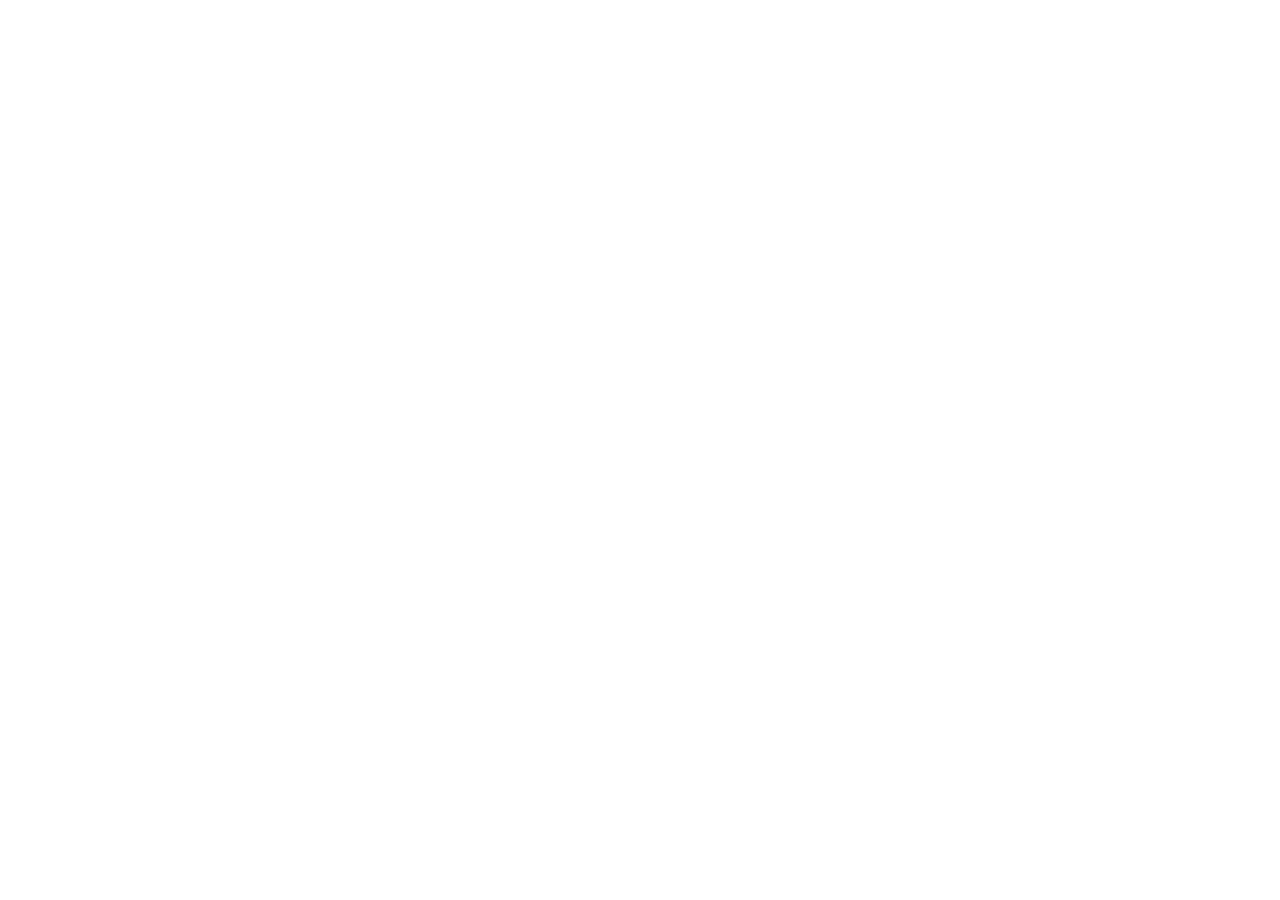
==== index.html @ 6b8c40b7 "Initial project setup" ====
<!DOCTYPE html>
<html lang="en">
<head>
    <meta charset="UTF-8">
    <meta name="viewport" content="width=device-width, initial-scale=1.0">
    <title>Kork Sombot</title>
</head>
<body>
    
</body>
</html>
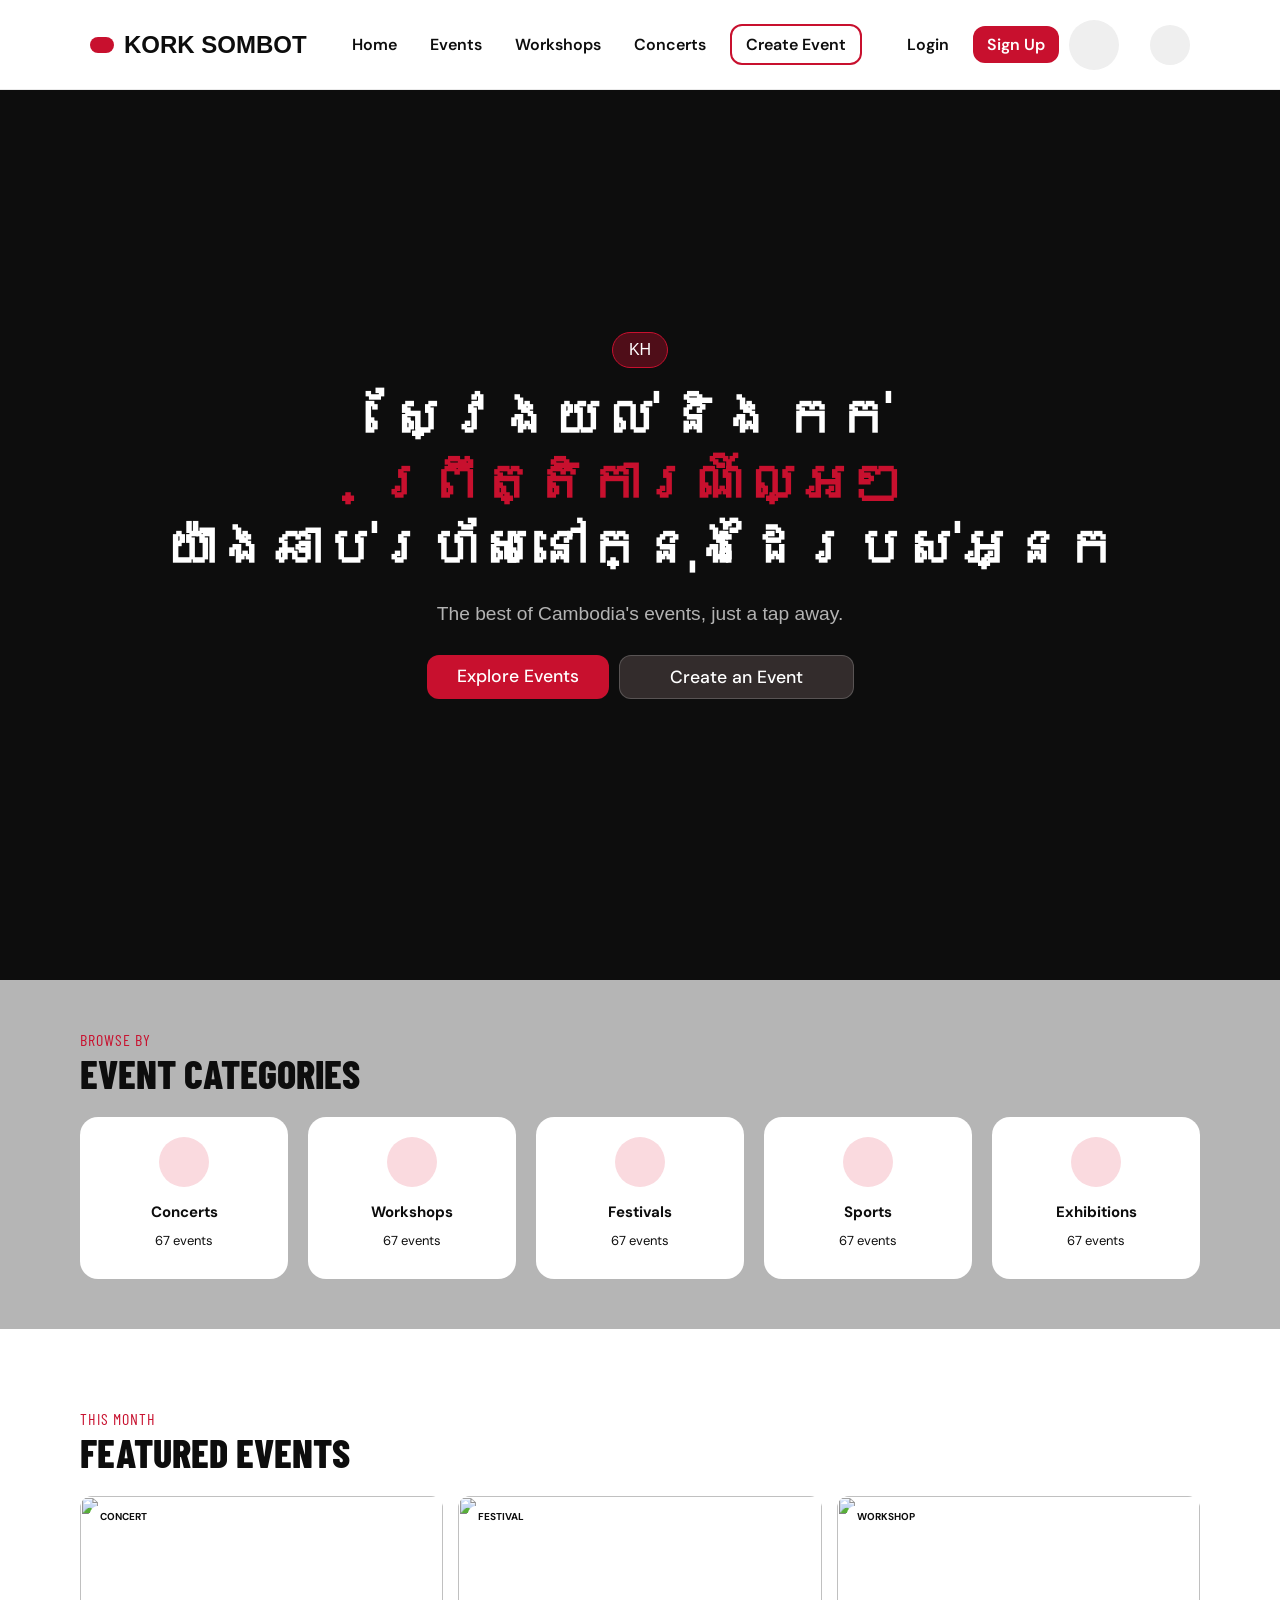
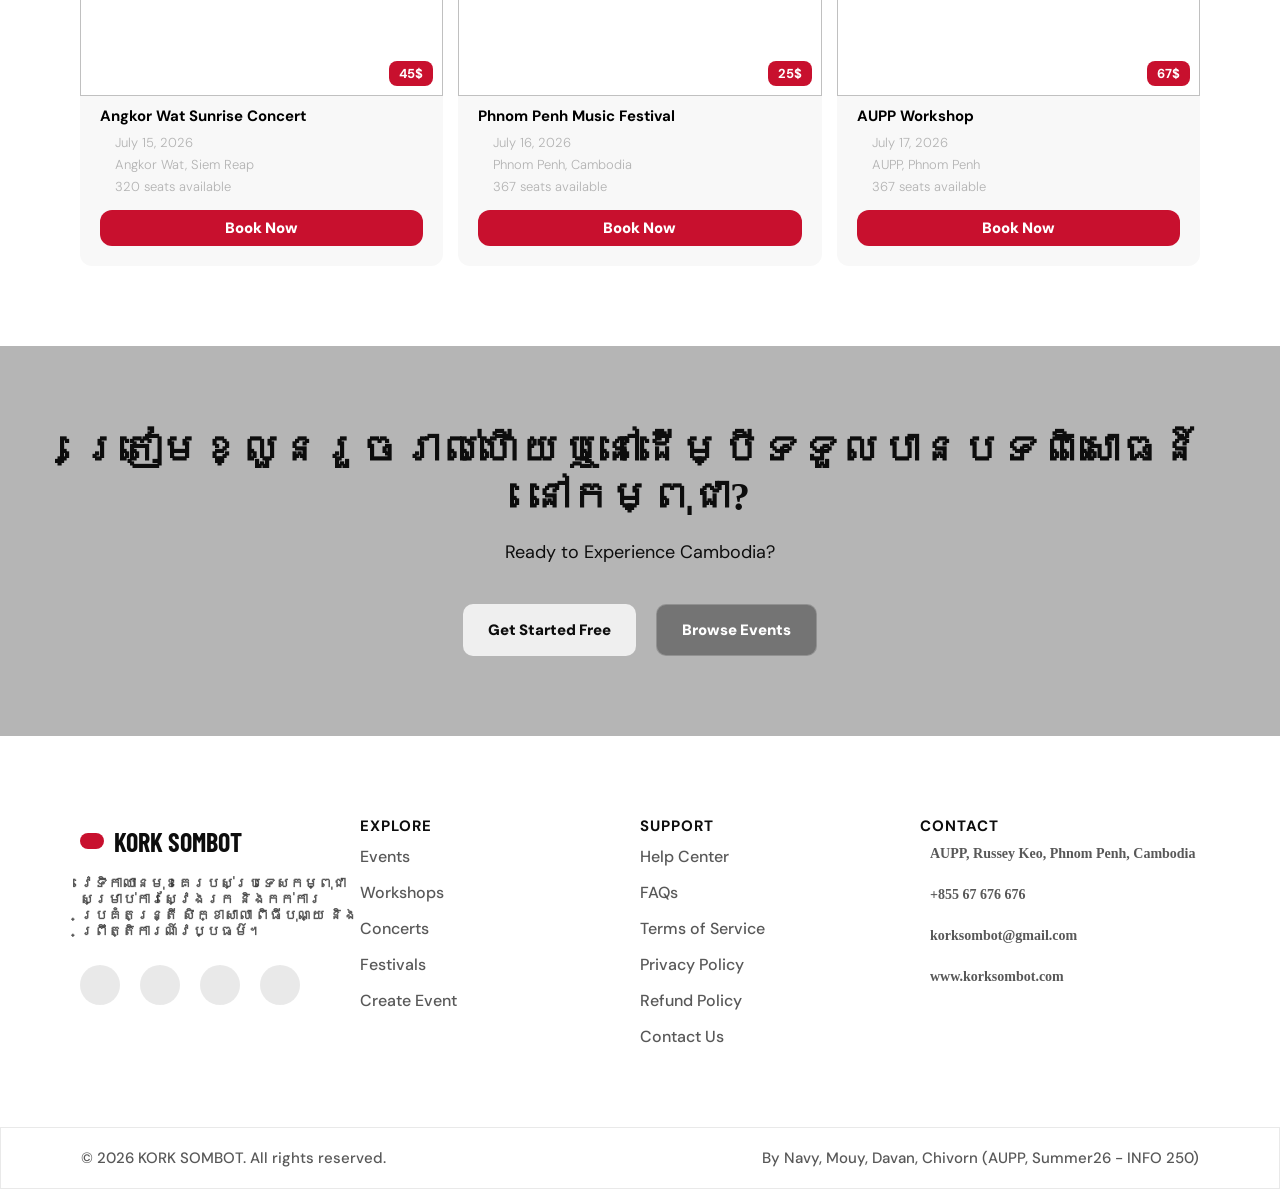
==== commit 6024b487: "Rename home.html to index.html" ====
--- a/index.html
+++ b/index.html
@@ -1,11 +1,326 @@
 <!DOCTYPE html>
 <html lang="en">
+
 <head>
     <meta charset="UTF-8">
     <meta name="viewport" content="width=device-width, initial-scale=1.0">
+    <link rel="stylesheet" href="https://cdnjs.cloudflare.com/ajax/libs/font-awesome/7.0.1/css/all.min.css">
+    <link rel="stylesheet" href="./style.css">
+    <link rel="stylesheet" href="./event.css">
+    <link
+        href="https://api.fontshare.com/v2/css?f[]=supreme@400&f[]=technor@600&f[]=archivo@400&f[]=clash-display@600&f[]=clash-grotesk@400,600&display=swap"
+        rel="stylesheet">
+    <link rel="stylesheet" href="./darkmode.css">
+    <link rel="icon" type="image/png" sizes="16x16" href="./assets/favicon-16x16.png">
     <title>Kork Sombot</title>
 </head>
-<body>
-    
+
+<body class="light">
+    <header>
+        <nav class="navbar">
+            <div class="logo">
+                <div class="logo-container">
+                    <i class="fa-solid fa-ticket"></i>
+                </div>
+                <h1>KORK SOMBOT</h1>
+            </div>
+
+            <div>
+                <ul class="nav-links" id="navLinks">
+                    <div class="nav-links-items">
+                        <li><a href="./home.html">Home</a></li>
+                        <li><a href="./events.html">Events</a></li>
+                        <li><a href="./workshop 1.html">Workshops </a></li>
+                        <li><a href="./concerts.html">Concerts</a></li>
+
+                        <li class="mobile-only"><a href="./login.html">Login</a></li>
+                        <li class="mobile-only"><a href="./sign_up.html" target="_blank">Sign Up</a></li>
+                        <li class="mobile-only"><a href="./user_page.html"><i class="fa-solid fa-user"></i> Profile</a></li>
+                    </div>
+                    <a href="/create_events.html" class="btn-outline">Create Event</a>
+                </ul>
+            </div>
+
+            <div class="nav-right">
+                <a href="./login.html" class="log-in">Login</a>
+                <a href="./sign_up.html" target="_blank" class="sign-up">Sign Up</a>
+                <button class="user-icon"><a href="./user_page.html"><i class="fa-solid fa-user"></i></a></button>
+            </div>
+            <button id="toggle-btn" class="theme-icon"><i class="fa-regular fa-moon"></i></button>
+            <button class="hamburger" onclick="toggleMenu()" aria-label="Toggle menu">&#9776;</button>
+        </nav>
+    </header>
+    <main>
+        <!-- HERO SECTION -->
+        <section class="intro-banner">
+            <div class="wrapper">
+                <div class="tag">
+                    <p> KH</p>
+                </div>
+
+                <div>
+                    <h1 class="heading">ស្វែងយល់ និង ​កក់ <br> <span class="highlight">ព្រឹត្តិការណ៍ល្អៗ</span> <br>
+                        យ៉ាងឆាប់រហ័សនៅក្នុងដៃរបស់អ្នក </h1>
+                </div>
+                <div>
+                    <p class="description">The best of Cambodia's events, just a tap away.</p>
+                </div>
+
+                <div class="buttons">
+                    <div class="explore">
+                        <a href="#">Explore Events</a>
+                    </div>
+                    <div class="create">
+                        <a href="#">Create an Event</a>
+                    </div>
+                </div>
+            </div>
+        </section>
+
+        <!-- EVENT CATEGORIES -->
+        <section class="event-categ">
+
+            <div class="text">
+                <p>BROWSE BY</p>
+                <h1>EVENT CATEGORIES</h1>
+            </div>
+            <div class="grid-ec">
+                <div class="grid-card">
+                    <div class="icon">
+                        <i class="fa-solid fa-music"></i>
+                    </div>
+                    <h5>Concerts</h5>
+                    <p>67 events</p>
+                </div>
+                <div class="grid-card">
+                    <div class="icon">
+                        <i class="fa-solid fa-book-open"></i>
+                    </div>
+                    <h5>Workshops</h5>
+                    <p>67 events</p>
+                </div>
+                <div class="grid-card">
+                    <div class="icon">
+                        <i class="fa-solid fa-bolt"></i>
+                    </div>
+                    <h5>Festivals</h5>
+                    <p>67 events</p>
+                </div>
+                <div class="grid-card">
+                    <div class="icon">
+                        <i class="fa-solid fa-trophy"></i>
+                    </div>
+                    <h5>Sports</h5>
+                    <p>67 events</p>
+                </div>
+                <div class="grid-card">
+                    <div class="icon">
+                        <i class="fa-solid fa-camera"></i>
+                    </div>
+                    <h5>Exhibitions</h5>
+                    <p>67 events</p>
+                </div>
+            </div>
+        </section>
+
+        <!-- FEATURED EVENTS -->
+        <section class="featured-events">
+            <div class="text">
+                <p>THIS MONTH</p>
+                <h1>FEATURED EVENTS</h1>
+            </div>
+
+            <div class="grid-ft">
+                <!-- Card 1 -->
+                <div class="grid-card-ft card-1">
+                    <div class="image">
+                        <img src="https://www.passportsandpreemies.com/wp-content/uploads/2023/10/IMG_6575-1440x960.jpg"
+                            alt="">
+
+                        <p class="badge">concert</p>
+                        <button><i class="fa-regular fa-heart"></i></button>
+                        <p class="price">45$</p>
+                    </div>
+                    <div class="content">
+                        <p class="title">Angkor Wat Sunrise Concert</p>
+                        <!-- <div class="rating">
+                            <i class="fa-regular fa-star"></i>
+                            <p>4.9</p>
+                        </div> -->
+                        <div class="info">
+                            <div class="date">
+                                <i class="fa-regular fa-calendar"></i>
+                                <p>July 15, 2026</p>
+                            </div>
+                            <div class="location">
+                                <i class="fa-solid fa-location-dot"></i>
+                                <p>Angkor Wat, Siem Reap</p>
+                            </div>
+                            <div class="seat">
+                                <i class="fa-solid fa-ticket"></i>
+                                <p>320 seats available</p>
+                            </div>
+                            <button class="book-btn">Book Now</button>
+                        </div>
+                    </div>
+
+
+                </div>
+                <!-- Card 2 -->
+                <div class="grid-card-ft card-1">
+                    <div class="image">
+                        <img src="https://media.gettyimages.com/id/638650658/photo/festival-fun.jpg?s=612x612&w=0&k=20&c=r3Zb611Q0FDChyt0Zj35sOUOXX8Yl6erINxb8OogPdI="
+                            alt="">
+
+                        <p class="badge">festival</p>
+                        <button><i class="fa-regular fa-heart"></i></button>
+                        <p class="price">25$</p>
+                    </div>
+                    <div class="content">
+                        <p class="title">Phnom Penh Music Festival</p>
+                        <!-- <div class="rating">
+                            <i class="fa-regular fa-star"></i>
+                            <p>4.9</p>
+                        </div> -->
+                        <div class="info">
+                            <div class="date">
+                                <i class="fa-regular fa-calendar"></i>
+                                <p>July 16, 2026</p>
+                            </div>
+                            <div class="location">
+                                <i class="fa-solid fa-location-dot"></i>
+                                <p>Phnom Penh, Cambodia</p>
+                            </div>
+                            <div class="seat">
+                                <i class="fa-solid fa-ticket"></i>
+                                <p>367 seats available</p>
+                            </div>
+                            <button class="book-btn">Book Now</button>
+                        </div>
+                    </div>
+
+                </div>
+                <!-- Card 3 -->
+                <div class="grid-card-ft card-1">
+                    <div class="image">
+                        <img src="https://www.aupp.edu.kh/wp-content/uploads/Time-Management-Workshop-02.jpg" alt="">
+
+                        <p class="badge">workshop</p>
+                        <button><i class="fa-regular fa-heart"></i></button>
+                        <p class="price">67$</p>
+                    </div>
+                    <div class="content">
+                        <p class="title">AUPP Workshop</p>
+                        <!-- <div class="rating">
+                            <i class="fa-regular fa-star"></i>
+                            <p>4.9</p>
+                        </div> -->
+                        <div class="info">
+                            <div class="date">
+                                <i class="fa-regular fa-calendar"></i>
+                                <p>July 17, 2026</p>
+                            </div>
+                            <div class="location">
+                                <i class="fa-solid fa-location-dot"></i>
+                                <p>AUPP, Phnom Penh</p>
+                            </div>
+                            <div class="seat">
+                                <i class="fa-solid fa-ticket"></i>
+                                <p>367 seats available</p>
+                            </div>
+                            <button class="book-btn">Book Now</button>
+                        </div>
+                    </div>
+                </div>
+            </div>
+        </section>
+
+        <!-- BANNER -->
+        <section class="banner">
+            <h1>ត្រៀមខ្លួនរួចរាល់ហើយឬនៅដើម្បីទទួលបានបទពិសោធន៍នៅកម្ពុជា?</h1>
+            <p>Ready to Experience Cambodia?</p>
+            <div class="btn-banner">
+                <button class="btn free-btn">Get Started Free</button>
+                <button class="btn browse-btn">Browse Events</button>
+            </div>
+        </section>
+
+        <!-- Footer -->
+        <footer>
+            <div class="footer-grid">
+                <div class="footer-grid-box">
+                    <div class="logo">
+                        <div class="logo-container">
+                            <i class="fa-solid fa-ticket"></i>
+                        </div>
+                        <h1>KORK SOMBOT</h1>
+                    </div>
+                    <p>វេទិកាឈានមុខគេរបស់ប្រទេសកម្ពុជាសម្រាប់ការស្វែងរក និងកក់ការប្រគំតន្ត្រី សិក្ខាសាលា ពិធីបុណ្យ
+                        និងព្រឹត្តិការណ៍វប្បធម៌។</p>
+                    <div class="social-links">
+                        <i class="fa-brands fa-facebook"></i>
+                        <i class="fa-brands fa-instagram"></i>
+                        <i class="fa-brands fa-tiktok"></i>
+                        <i class="fa-brands fa-telegram"></i>
+                    </div>
+                </div>
+                <div class="footer-grid-box">
+                    <h1 class="footer-card-title">Explore</h1>
+                    <div class="footer-links xPlore">
+                        <a href="#">Events</a>
+                        <a href="#">Workshops</a>
+                        <a href="#">Concerts</a>
+                        <a href="#">Festivals</a>
+                        <a href="#">Create Event</a>
+                    </div>
+                </div>
+                <div class="footer-grid-box">
+                    <h1 class="footer-card-title">Support</h1>
+                    <div class="footer-links support">
+                        <a href="#">Help Center</a>
+                        <a href="#">FAQs</a>
+                        <a href="#">Terms of Service</a>
+                        <a href="#">Privacy Policy</a>
+                        <a href="#">Refund Policy</a>
+                        <a href="#">Contact Us </a>
+                    </div>
+                </div>
+                <div class="footer-grid-box">
+                    <h1 class="footer-card-title">Contact</h1>
+                    <div class="footer-contact-info">
+                        <div class="lct">
+                            <i class="fa-solid fa-location-dot"></i>
+                            <p>AUPP, Russey Keo, Phnom Penh, Cambodia</p>
+                        </div>
+                        <div class="tel">
+                            <i class="fa-solid fa-phone"></i>
+                            <p>+855 67 676 676</p>
+                        </div>
+                        <div class="email">
+                            <i class="fa-regular fa-envelope"></i>
+                            <p>korksombot@gmail.com</p>
+                        </div>
+                        <div class="website">
+                            <i class="fa-solid fa-globe"></i>
+                            <p>www.korksombot.com</p>
+                        </div>
+                    </div>
+                </div>
+            </div>
+            <script>//A function to toggle the nav links 
+                function toggleMenu() {
+                    const navLinks = document.querySelector('.nav-links');
+                    navLinks.classList.toggle('active');
+                }   
+            </script>
+        </footer>
+        <div class="footer-end">
+            <p>© 2026 KORK SOMBOT. All rights reserved.</p>
+            <p>By Navy, Mouy, Davan, Chivorn (AUPP, Summer26 - INFO 250)</p>
+        </div>
+    </main>
+    <script src="./main.js"></script>
+    <script src="./hamburger.js"></script>
 </body>
-</html>+
+</html>
--- a/style.css
+++ b/style.css
@@ -0,0 +1,846 @@
+@import url(./variables.css);
+
+* {
+  margin: 0;
+  padding: 0;
+  box-sizing: border-box;
+}
+.navbar {
+  display: flex;
+  justify-content: space-between;
+  background-color: var(--bg-light);
+  color: var(--bg-dark);
+  padding: 10px 90px;
+  font-family: var(--font-main);
+  border-bottom: 1px solid var(--btn-hover);
+  position: fixed;
+  top: 0;
+  left: 0;
+  height: 90px;
+  align-items: center;
+  width: 100%;
+  z-index: 1;
+}
+
+.logo {
+  display: flex;
+  gap: 10px;
+  height: 50px;
+  align-items: center;
+}
+.logo-container {
+  display: flex;
+  justify-content: center;
+  align-items: center;
+  background-color: var(--primary-red);
+  padding: 8px 12px;
+  border-radius: 8px;
+  i{
+    color: white;
+  }
+}
+.nav-links{
+  display: flex;
+  font-family: var(--btn-font);
+  font-size: 1em;
+  font-weight: 600;
+  gap: 10px;
+}
+.nav-links-items{
+  display: flex;
+  gap: 5px;
+  padding: 8px auto;
+  align-items: center;
+}
+.nav-links-items li {
+  list-style: none;
+}
+.nav-links-items a {
+  color: var(--bg-dark);
+  text-decoration: none;
+  
+  padding: 8px 14px;
+  border-radius: 12px;
+}
+.nav-links-items a:hover {
+  background-color: var(--hover-gray);
+  transition: ease-in-out 0.1s;
+}
+.nav-links-items a.active{
+  background-color: var(--primary-red);
+  color: var(--text-white);
+}
+.nav-right {
+  height: 50px;
+  display: flex;
+  align-items: center;
+  gap: 10px;
+  .user-icon{
+    height: 50px;
+    width: 50px;
+    border-radius: 50%;
+    border: none;
+    cursor: pointer;
+    transition: ease-in 0.2s;
+    a{
+      color: var(--primary-red);
+    }
+    i{
+      font-size: 15px;
+    }
+  }
+  .user-icon:hover{
+    a{
+      color: var(--text-white);
+    }
+    background-color: var(--primary-red);
+  }
+}
+.nav-right a {
+  text-decoration: none;
+  padding: 8px 14px;
+  border-radius: 12px;
+  font-size: 1em;
+  font-weight: 600;
+  font-family: var(--btn-font);
+}
+.log-in{
+  color: var(--bg-dark);
+}
+
+.log-in:hover {
+  background-color: var(--primary-red);
+  transition: ease-in-out 0.1s;
+  color: var(--text-white);
+}
+.sign-up {
+  padding: 8px 14px;
+  background-color: var(--primary-red);
+  border-radius: 14px;
+  color: white;
+}
+
+.btn-outline {
+  text-decoration: none;
+  color: var(--bg-dark);
+  padding: 8px 14px;
+  border: 2px solid var(--primary-red);
+  border-radius: 12px;
+  
+}
+.btn-outline:hover {
+  background-color: var(--primary-red);
+  color: var(--bg-light);
+}
+#toggle-btn{
+  padding: 20px;
+  height: 30px;
+  width: 30px;
+  display: flex;
+  justify-content: center;
+  align-items: center;
+  border: none;
+  border-radius: 50%;
+  cursor: pointer;
+  .fa-regular{
+    font-size: 18px;
+  }
+  .fa-sun{
+    color: var(--primary-red);
+  }
+}
+
+/* Hero section */
+.intro-banner{
+  background-color: var(--bg-dark);
+  color: var(--text-white);
+  font-family: "Aladin", system-ui;
+  padding-top: 80px;
+}
+.wrapper {
+  padding: 80px;
+  width: 100%;
+  height: 100vh;
+  display: flex;
+  flex-direction: column;
+  justify-content: center;
+  align-items: center;
+}
+
+.tag {
+  display: inline-flex;
+  align-items: center;
+  padding: 8px 16px;
+  border: 1px solid var(--primary-red);
+  border-radius: 20px;
+  font-size: 1rem;
+  margin-bottom: 20px;
+  font-family: var(--font-main);
+  background-color: #c8102f5b;
+  cursor: pointer;
+}
+.wrapper h1 {
+  font-size: 3.3rem;
+  font-weight: 900;
+  font-family: var(--khmer-font);
+  text-align: center;
+}
+.heading-kh{
+  font-size: 3.3rem;
+  font-weight: 900;
+  font-family: var(--khmer-font);
+}
+.heading-eng{
+  font-size: 4.3rem;
+  font-weight: 900;
+  font-family: var(--primary-font);
+  text-transform: uppercase;
+  letter-spacing: -2px;
+}
+.wrapper .highlight {
+  color: var(--primary-red);
+}
+.wrapper .description {
+  color: var(--text-gray);
+  font-size: 1.2rem;
+  margin-top: 20px;
+  max-width: 800px;
+  font-family: var(--font-main);
+}
+.buttons {
+  display: flex;
+  gap: 10px;
+  padding: 30px;
+
+  a {
+    color: white;
+    text-decoration: none;
+    font-size: 1.1em;
+    font-weight: 500;
+    font-family: var(--btn-font);
+  }
+}
+.explore {
+  padding: 10px 30px;
+  background-color: var(--primary-red);
+  border-radius: 12px;
+}
+.create {
+  padding: 10px 50px;
+  background-color: var(--hover-gray);
+  border: 1px solid var(--btn-hover);
+  border-radius: 12px;
+  transition: ease-in-out 0.1s;
+  cursor: pointer;
+  
+}
+.create:hover {
+  background-color: var(--btn-hover);
+}
+
+/* Event Categories */
+.event-categ {
+  background-color: #b5b5b5;
+  color: var(--bg-dark);
+  padding: 50px 80px;
+}
+
+.text {
+  font-family: var(--primary-font);
+}
+.text p {
+  color: var(--primary-red);
+  letter-spacing: 1px;
+}
+.text h1 {
+  font-size: 2.5em;
+  font-weight: 800;
+}
+
+.grid-ec {
+  display: grid;
+  grid-template-columns: repeat(5, 1fr);
+  gap: 20px;
+}
+.grid-card {
+  margin-top: 20px;
+  text-align: center;
+  padding: 20px 0;
+  cursor: pointer;
+  background-color: var(--text-white);
+  border-radius: 18px;
+  font-family: var(--btn-font);
+  color: var(--bg-dark);
+  .icon {
+    color: #c8191e;
+    background-color: #fadadf;
+    width: 50px;
+    height: 50px;
+    align-content: center;
+    border-radius: 50%;
+    margin-bottom: 20px;
+    margin: 0 auto;
+    font-size: 1.5em;
+  }
+  h5 {
+    font-size: 15px;
+    margin-top: 15px;
+  }
+  p {
+    margin: 10px;
+    font-size: 13px;
+  }
+  transition: ease-in-out 0.2s;
+}
+.grid-card:hover{
+  background-color: var(--primary-red);
+  color: var(--text-white);
+}
+.featured-events {
+  background-color: var(--text-white);
+  padding: 80px;
+  color: var(--bg-dark);
+  font-family: var(--btn-font);
+}
+.grid-ft {
+  display: grid;
+  grid-template-columns: repeat(3, 1fr);
+  gap: 15px;
+}
+.grid-card-ft {
+  width: 100%;
+  margin-top: 20px;
+  cursor: pointer;
+  /* transition: all 0.2s; */
+}
+.image {
+  /* tell the browser that any child element with position: absolute
+     should be positioned relative to the edges of this specific box, 
+     not the whole page.*/
+  position: relative;
+  overflow: hidden;
+  border-top-left-radius: 12px;
+  border-top-right-radius: 12px;
+}
+.image img {
+  width: 100%;
+  height: 200px;
+
+  /* To fit the image nicely */
+  object-fit: cover;
+  display: block;
+  z-index: 0;
+  transition: ease-in-out 0.2s;
+}
+.image img:hover{
+  transform: scale(1.02);
+}
+.badge {
+  position: absolute;
+  top: 10px;
+  left: 10px;
+  background-color: #fff;
+  padding: 4px 10px;
+  border-radius: 8px;
+  font-size: 10px;
+  font-weight: bold;
+  text-transform: uppercase;
+}
+.image button {
+  position: absolute;
+  top: 10px;
+  right: 10px;
+  padding: 8px;
+  background-color: #fff;
+  width: 35px;
+  height: 35px;
+  display: flex;
+  justify-content: center;
+  align-items: center;
+  margin: 0 auto;
+  border: none;
+  border-radius: 50%;
+  cursor: pointer;
+}
+.image fa-heart {
+  font-size: 16px;
+}
+.image .price {
+  position: absolute;
+  bottom: 10px;
+  right: 10px;
+  padding: 4px 10px;
+  background-color: var(--primary-red);
+  color: #fff;
+  border-radius: 8px;
+  font-size: 13px;
+  font-weight: 700;
+}
+.content{
+    background-color: #F8F8F8;
+    color: black;
+}
+.content {
+  background-color: #f8f8f8;
+  border-bottom-left-radius: 12px;
+  border-bottom-right-radius: 12px;
+  padding: 10px 20px 10px 20px;
+  .title {
+    font-size: 15px;
+    font-weight: 700;
+    margin-bottom: 8px;
+  }
+  .rating,
+  .date,
+  .location,
+  .seat {
+    display: flex;
+    gap: 15px;
+    width: 300px;
+    align-items: center;
+    margin-bottom: 5px;
+    i {
+      color: var(--primary-red);
+    }
+    p {
+      font-size: 13px;
+      color: var(--text-gray);
+      font-weight: 300;
+    }
+  }
+  .book-btn{
+    width: 100%;
+    padding: 8px;
+    border-radius: 12px;
+    margin: 10px 0;
+    border: none;
+    background-color: var(--primary-red);
+    color: var(--text-white);
+    font-family: var(--btn-font);
+    font-size: 15px;
+    font-weight: 900;
+    cursor: pointer;
+    transition: ease-in 0.1s;
+  }
+  .book-btn:hover{
+    background-color: #c8102fbe;
+  }
+}
+
+.banner{
+  background-color: #b5b5b5;
+  color: var(--bg-dark);
+  padding: 80px;
+  text-align: center;
+  h1{
+    font-family: var(--khmer-font);
+    text-transform: uppercase;
+    font-size: 40px;
+    font-weight: 900;
+    margin-bottom: 20px;
+  }
+  p{
+    margin: 0 auto;
+    max-width: 550px;
+    font-family: var(--btn-font);
+    font-size: 18px;
+  }
+  .btn-banner{
+    margin-top: 40px;
+    display: flex;
+    justify-content: center;
+    gap: 20px;
+    .btn{
+      border: none;
+      padding: 15px 25px;
+      border-radius: 10px;
+      font-family: var(--btn-font);
+      font-size: 15px;
+      font-weight: 900;
+      cursor: pointer; 
+    }
+    .free-btn{
+      color: var(--bg-dark);
+    }
+    .browse-btn{
+      background-color: #2c2b2b78;;
+      color: var(--text-white);
+      border: 1px solid #b3b3b378;
+      transition: ease-in 0.2s;
+    }
+    .browse-btn:hover{
+      background-color: var(--text-white);
+      color: var(--bg-dark);
+    }
+  }
+}
+footer{
+  background-color: var(--bg-light);
+  padding: 80px;
+  color: var(--bg-dark);
+}
+.footer-grid{
+  display: grid;
+  grid-template-columns: repeat(4, 1fr);
+}
+.footer-grid-box{
+  .logo{
+    font-size: 13px;
+    font-weight: 700;
+    font-family: var(--primary-font);
+    margin-bottom: 10px;
+  }
+  p{
+    font-family: var(--khmer-font);
+    font-weight: 700;
+    font-size: 14px;
+    max-width: 300px;
+    color: #303030ce;
+    margin-bottom: 25px;
+  }
+  .social-links{
+    display: flex;
+    gap: 20px;
+    cursor: pointer;
+    font-size: 18px;
+    i{
+      width: 40px;
+      height: 40px;
+      align-content: center;
+      background-color: var(--btn-hover);
+      border-radius: 50%;
+      text-align: center;
+      transition: all 0.2s;
+    }
+    i:hover{
+      background-color: #c8191e;
+      color: var(--text-white)
+    }
+  }
+  .footer-card-title{
+    font-family: var(--btn-font);
+    font-size: 15px;
+    text-transform: uppercase;
+    letter-spacing: 1px;
+    margin-bottom: 10px;
+  }
+  .footer-links{
+    display: flex;
+    flex-direction: column;
+    margin-top: 10px;
+    row-gap: 15px;
+    a{
+      text-decoration: none;
+      color: #303030ce;
+      font-family: var(--btn-font);
+      font-size: 16px;
+      font-weight: 500;
+      transition: all 0.2s;
+    }
+    a:hover{
+      color: var(--primary-red);
+    }
+  }
+  .footer-contact-info{
+    .lct, .tel, .email, .website{
+      display: flex;
+      gap: 10px;
+      i{
+        font-size: 14px;
+        color: var(--primary-red);
+        align-items: center;
+      }
+    }
+  }
+}
+.footer-end{
+    background-color: var(--bg-light);
+    color: #303030ce;
+    padding: 20px 80px;
+    display: flex;
+    justify-content: space-between;
+    border: 1px solid var(--btn-hover);
+    font-family: var(--btn-font);
+    font-size: 15px;
+    font-weight: 500;
+    margin-bottom: 0;
+}
+
+.hamburger{
+  display: none;
+}
+
+.mobile-only{
+  display: none;
+}
+
+@media screen and (max-width: 900px) {
+
+    .log-in,
+    .sign-up,
+    .user-icon,
+    .nav-right{
+      display: none !important;
+    }
+    .hamburger{
+    display: flex !important;
+    width: 50px;
+    height: 50px;
+    justify-content: center;
+    align-items: center;
+    font-size: 24px;
+    background: var(--primary-red);
+    color: #fff;
+    border: none;
+    border-radius: 10px;
+    cursor: pointer;
+    z-index: 9999;
+    }
+
+    .mobile-only{
+      display: block;
+    }
+    
+    .navbar{
+        height: 90px;
+        display: flex;
+        justify-content: space-between;
+        align-items: center;
+        padding: 10px 10px;
+    }
+
+    .logo{
+        margin-left: 0;
+    }
+
+    header{
+        width: 100%;
+    }
+
+    .event-categ{
+    padding: 60px 30px;
+  }
+
+    .grid-ec{
+        grid-template-columns: repeat(3, 1fr);
+        gap: 20px;
+    }
+
+    .nav-right{
+        margin-right: 0;
+    }
+
+    .intro-banner{
+        margin-top: 40px;
+        padding-bottom: 30px;
+        width: auto;
+    }
+
+    .nav-links {
+    display: flex;
+    position: fixed;
+    top: 90px;
+    left: 0;
+    width: 0;
+    height: calc(100vh - 90px);
+    overflow: hidden;
+    background: var(--bg-light);
+    flex-direction: column;
+    transition: 0.3s ease;
+    padding: 0;
+  }
+
+  .nav-links.active {
+    width: 240px;
+    padding: 20px;
+  }
+
+  .nav-links-items {
+    flex-direction: column;
+    align-items: flex-start;
+    gap: 15px;
+  }
+
+  .nav-links-items a,
+  .nav-right a,
+  .btn-outline{
+        padding: 6px 8px;
+        font-size: 14px;
+  }
+    
+    .category{
+        flex-wrap: wrap;
+        gap: 10px;
+    }
+
+    .category p{
+        padding: 8px 14px;
+        font-size: 13px;
+    }
+
+    .grid-ft {
+        grid-template-columns: repeat(2, 1fr);
+    }
+
+    .footer-grid{
+        grid-template-columns: repeat(2, 1fr);
+    }
+
+    .page-wrapper{
+        padding: 1px 13px;
+    }
+
+    .wrapper1{
+        padding: 24px 20px;
+    }
+
+    .featured-events{
+        padding: 40px;
+    }
+
+    .sign-up{
+        width: 90px;
+        text-align: center;
+    }
+
+    footer{
+        padding: 50px 40px;
+    }
+
+    .footer-card-title{
+        margin-top: 20px;
+    }
+
+    .hamburger{
+    display: none;
+    }
+}
+
+/* MOBILE<600px */
+@media screen and (max-width: 600px) {
+  
+    .grid-ft{
+        display: grid;
+        grid-template-columns: repeat(auto-fit, minmax(280px, 1fr));
+        gap: 20px;
+    }
+
+    .grid-card-ft {
+        flex-direction: column;
+    }
+
+    .card-img{
+        width: 100%;
+        height: 275px;
+    }
+
+    .page-wrapper{
+        padding: 1px 13px;
+    }
+
+    .nav-right{
+        margin-right: -10px;
+    }
+
+    .wrapper1{
+        padding: 24px 20px;
+    }
+
+    .featured-events{
+        padding: 30px 16px;
+    }
+
+    .navbar{
+        display: flex;
+        justify-content: space-between;
+        align-items: center;
+        padding: 10px 16px;
+    }
+
+    .hamburger {
+        display: block;
+        font-size: 26px;
+        line-height: 1;
+        color: var(--bg-dark);
+        cursor: pointer;
+        color: #ffffff;
+        background-color: var(--primary-red);
+        border-color: darkred;
+        border-radius: 8px;
+    }
+
+    .intro-banner{
+        margin-top: 40px;
+        padding-bottom: 30px;
+    }
+
+    .category{
+        display: flex;
+        flex-wrap: wrap;
+        gap: 8px;
+        padding: 15px 0;
+    }
+
+    .category p{
+        padding: 6px 10px;
+        font-size: 12px;
+    }
+
+    /* Off-canvas slide-out menu. Hidden by default, shown when .active is toggled */
+    .nav-links{
+        flex-direction: column;
+        align-items: flex-start;
+        justify-content: flex-start;
+        background-color: #000000;
+        position: fixed;
+        top: 90px;
+        left: 0;
+        height: calc(100vh - 90px);
+        overflow: hidden;
+        width: 0;
+        padding: 0;
+        transition: width 0.3s ease-out;
+    }
+    
+    .nav-links.active {
+        width: 220px;
+        padding: 20px;
+    }
+
+    .nav-links-items{
+        flex-direction: column;
+        align-items: flex-start;
+        gap: 10px;
+        padding: 0;
+    }
+
+    .nav-links-items a,
+    .nav-links .btn-outline{
+        color: var(--text-white);
+        white-space: nowrap;
+    }
+
+    .footer-grid{
+        grid-template-columns: repeat(2, 1fr);
+    }
+
+    .footer-card-title{
+        margin-top: 20px;
+    }
+
+    footer{
+        padding: 10px 30px;
+    }
+
+    .footer-end{
+        flex-direction: column;
+        gap: 8px;
+        padding: 20px 30px;
+        text-align: center;
+    }
+
+    .sign-up{
+        width: 90px;
+        text-align: center;
+    }
+    }
--- a/event.css
+++ b/event.css
@@ -0,0 +1,201 @@
+@import url(./style.css);
+@import url(./variables.css);
+
+* {
+    margin: 0;
+    padding: 0;
+    box-sizing: border-box;
+}
+
+.wrapper1 {
+    padding: 80px;
+    width: 100%;
+}
+
+.text1 {
+    font-family: var(--primary-font);
+}
+
+.text1 h1 {
+    font-size: 3.5em;
+    font-weight: 900;
+    text-transform: uppercase;
+    color: var(--text-white);
+}
+
+.text1 p {
+    color: var(--primary-red);
+    letter-spacing: 2px;
+    font-weight: 600;
+    text-transform: uppercase;
+}
+
+.description {
+    font-family: var(--btn-font);
+    max-width: 550px;
+    margin-top: 10px;
+    color: var(--text-gray);
+}
+
+
+/* search*/
+.search-bar {
+    display: flex;
+    justify-content: space-between;
+    width: 100%;
+}
+
+.search-bar .search-box {
+    display: flex;
+    gap: 10px;
+    width: 75%;
+    border: 1px solid var(--text-gray);
+    border-radius: 12px;
+    padding: 5px 0 5px 10px;
+    color: var(--text-gray);
+    font-size: 14px;
+}
+
+.search-box input {
+    border: none;
+    padding: 10px;
+    outline: none;
+    font-family: var(--btn-font);
+}
+
+.search-box i {
+    padding: 10px;
+}
+
+.sort-box {
+    width: 20%;
+    padding: 5px 0 5px 10px;
+    border-radius: 12px;
+    font-family: var(--btn-font);
+    color: var(--bg-black);
+    outline: none;
+}
+
+
+/* category */
+.category {
+    display: flex;
+    gap: 10px;
+    padding: 20px 0;
+}
+
+.category p {
+    background-color: #cbcbcb37;
+    padding: 8px 15px;
+    border-radius: 16px;
+    font-size: 14px;
+    font-weight: 600;
+    cursor: pointer;
+    transition: 0.2s ease-out;
+}
+
+.category p:hover {
+    background-color: #cbcbcb66;
+}
+
+.category p:active {
+    background-color: var(--primary-red);
+    color: white;
+}
+
+.result_status {
+    font-size: 14px;
+    font-weight: 200;
+    color: #4d4d4d89;
+}
+
+
+/* hamburger */
+.hamburger {
+    display: none;
+}
+
+.mobile-only {
+    display: none;
+}
+
+
+/* TABLET + MOBILE */
+@media screen and (max-width: 900px) {
+
+    .navbar {
+        padding: 10px 20px;
+    }
+
+    .nav-right {
+        display: none !important;
+    }
+
+    .mobile-only {
+        display: block !important;
+    }
+
+    .hamburger {
+        display: flex !important;
+        width: 50px;
+        height: 50px;
+        justify-content: center;
+        align-items: center;
+        font-size: 24px;
+        background: var(--primary-red);
+        color: white;
+        border: none;
+        border-radius: 10px;
+        cursor: pointer;
+        z-index: 9999;
+    }
+
+    .nav-links {
+        display: flex;
+        flex-direction: column;
+        position: fixed;
+        top: 90px;
+        left: -240px; 
+        width: 240px;
+        height: calc(100vh - 90px);
+        background: var(--bg-light);
+        transition: left 0.3s ease; 
+        padding: 20px;
+        z-index: 999;
+    }
+
+    .nav-links.active {
+        left: 0;
+    }
+
+    .nav-links-items {
+        display: flex;
+        flex-direction: column;
+        align-items: flex-start;
+        gap: 15px;
+    }
+
+    .wrapper1 {
+        padding: 24px 20px;
+    }
+
+    .page-wrapper {
+        padding: 1px 13px;
+    }
+
+    .featured-events {
+        padding: 40px;
+    }
+
+    .grid-ft {
+        grid-template-columns: repeat(2, minmax(0, 1fr));
+    }
+
+    .footer-grid {
+        grid-template-columns: repeat(2, minmax(0, 1fr));
+    }
+
+    footer {
+        padding: 50px 40px;
+    }
+}
--- a/darkmode.css
+++ b/darkmode.css
@@ -0,0 +1,181 @@
+
+body.dark {
+/* dark mode on navbar */
+  .navbar{
+    background-color: var(--bg-dark);
+    color: var(--text-white);
+  }
+  .logo-container i{
+    color: var(--text-white);
+  }
+  .nav-links-items a{
+    color: var(--text-white);
+  }
+  .btn-outline{
+    color: var(--text-white);
+  }
+  .log-in{
+    color: var(--text-white);
+  }
+/* Dark mode on event categories */
+  .event-categ{
+    background-color: #444141;
+  }
+  .text{
+    color: var(--text-white);
+  }
+  .grid-card{
+    background-color: var(--bg-dark);
+    h5, .icon{
+        color: var(--bg-light);
+    }
+    p{
+        color: var(--primary-red);
+    }
+    .icon{
+        background-color: var(--primary-red); 
+    }
+  }
+  .grid-card:hover{
+    background-color: var(--btn-hover);
+    h5{
+      color: var(--text-white);
+    }
+  }
+/* Dark mode on Featured Events */
+  .featured-events{
+    background-color: var(--bg-dark);
+  }
+  .content{
+    background-color: #444141;
+    color: var(--text-white);
+  }
+  .banner{
+    background-color: #444141;
+    h1{
+        color: var(--text-white);
+    }
+    p{
+        color: var(--text-white);
+    }
+  }
+  .badge{
+    color: var(--bg-dark);  
+  }
+  .btn-banner .browse-btn{
+    color: var(--bg-light);
+    border: 1px solid #000000;
+    transition: ease-in 0.2s;
+  }
+  .btn-banner .browse-btn:hover{
+    background-color: #000000;
+    color: var(--primary-red);
+  }
+  .btn-banner .free-btn{
+    color: var(--text-white);
+    background-color: var(--bg-dark);
+    transition: ease-in 0.2s;
+  }
+  .btn-banner .free-btn:hover{
+    color: var(--primary-red);
+  }
+/* Dark Mode on footer */
+  footer{
+    background-color: var(--bg-dark);
+    color: var(--text-white);
+  }
+  p{
+    color: var(--text-gray);
+  }
+  .footer-links a{
+    color: var(--text-white);
+  }
+  .footer-end{
+    background-color: var(--bg-dark);
+  }
+  /* Featured Events page */
+  .search-box, .sort-box{
+    background-color: var(--bg-dark);
+    color: var(--text-white);
+  }
+  .wrapper1{
+    background-color: #444141;
+  }
+  .event-detail-card{
+    background-color: #444141;
+  }
+  /* Sign Up  */
+  .ticket-option:hover,
+  .ticket-option.selected {
+    border-color: var(--primary-red);
+    background-color: var(--bg-dark);
+  }
+  .event-detail-actions .save-btn,
+  .event-detail-actions .share-btn {
+    background-color: var(--bg-dark);
+    border: 1px solid var(--btn-hover);
+    padding: 14px 20px;
+    color: var(--bg-light);
+    border-radius: 10px;
+    font-weight: 600;
+    font-size: 14px;
+    display: flex;
+    align-items: center;
+    gap: 8px;
+    cursor: pointer;
+    transition: all 0.15s ease-in-out;
+  }
+  .event-detail-actions .save-btn:hover,
+  .event-detail-actions .share-btn:hover {
+    border-color: var(--primary-red);
+    color: var(--primary-red);
+  }
+  .create-hero{
+    background-color: var(--bg-dark);
+    color: var(--bg-light);
+  }
+  .create-hero p{
+    color: var(--bg-light);
+    font-size: 1.2rem;
+  }
+  .create-event{
+    background-color: #444141;
+  }
+  .form-card{
+    background-color: var(--bg-dark);
+  }
+  input, select, textarea{
+    background-color: #000000;
+    color: var(--text-gray);
+  } 
+  label, h2{
+    color: var(--text-white);
+  }
+  .preview-table th{
+    background-color: var(--primary-red);
+    color: var(--text-white);
+  }
+  .preview-table td{
+    background-color: #8b0000;
+    color: var(--text-white);
+  }
+  /* User Login */
+  .container{
+    background-color: var(--bg-dark);
+    border-top: 1px solid var(--bg-light);
+  }
+  .card{
+    background-color: #444141;
+    h1{
+      color: var(--text-white);
+    }
+  }
+  .history-box{
+    background-color: #444141;
+    color: var(--text-white);
+  }
+  .his-event-card:hover{
+    background-color: var(--btn-hover);
+    border: 1px solid var(--bg-light);
+  }
+}
